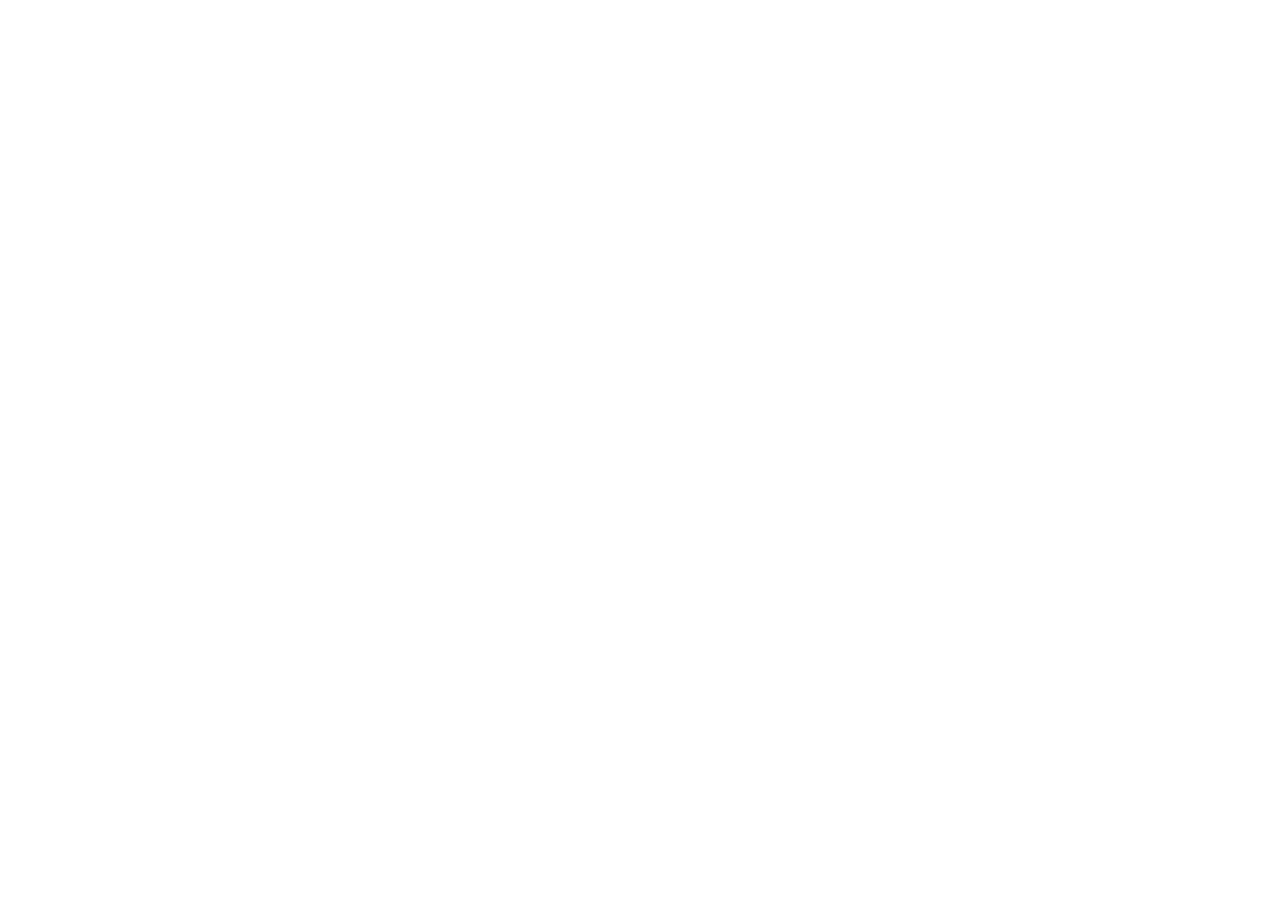
==== src/index.html @ fbbaba43 "Initial commit" ====
<!DOCTYPE html>
<html lang="en">
<head>
  <meta charset="UTF-8">
  <meta name="viewport" content="width=device-width, initial-scale=1.0">
  <title>FE 126</title>
  <link rel="shortcut icon" href="../favicon.ico" type="image/x-icon">
  <link rel="stylesheet" href="./scss/main.scss">
</head>
<body>
  <script type="module" src="./js/app.js"></script>
</body>
</html>
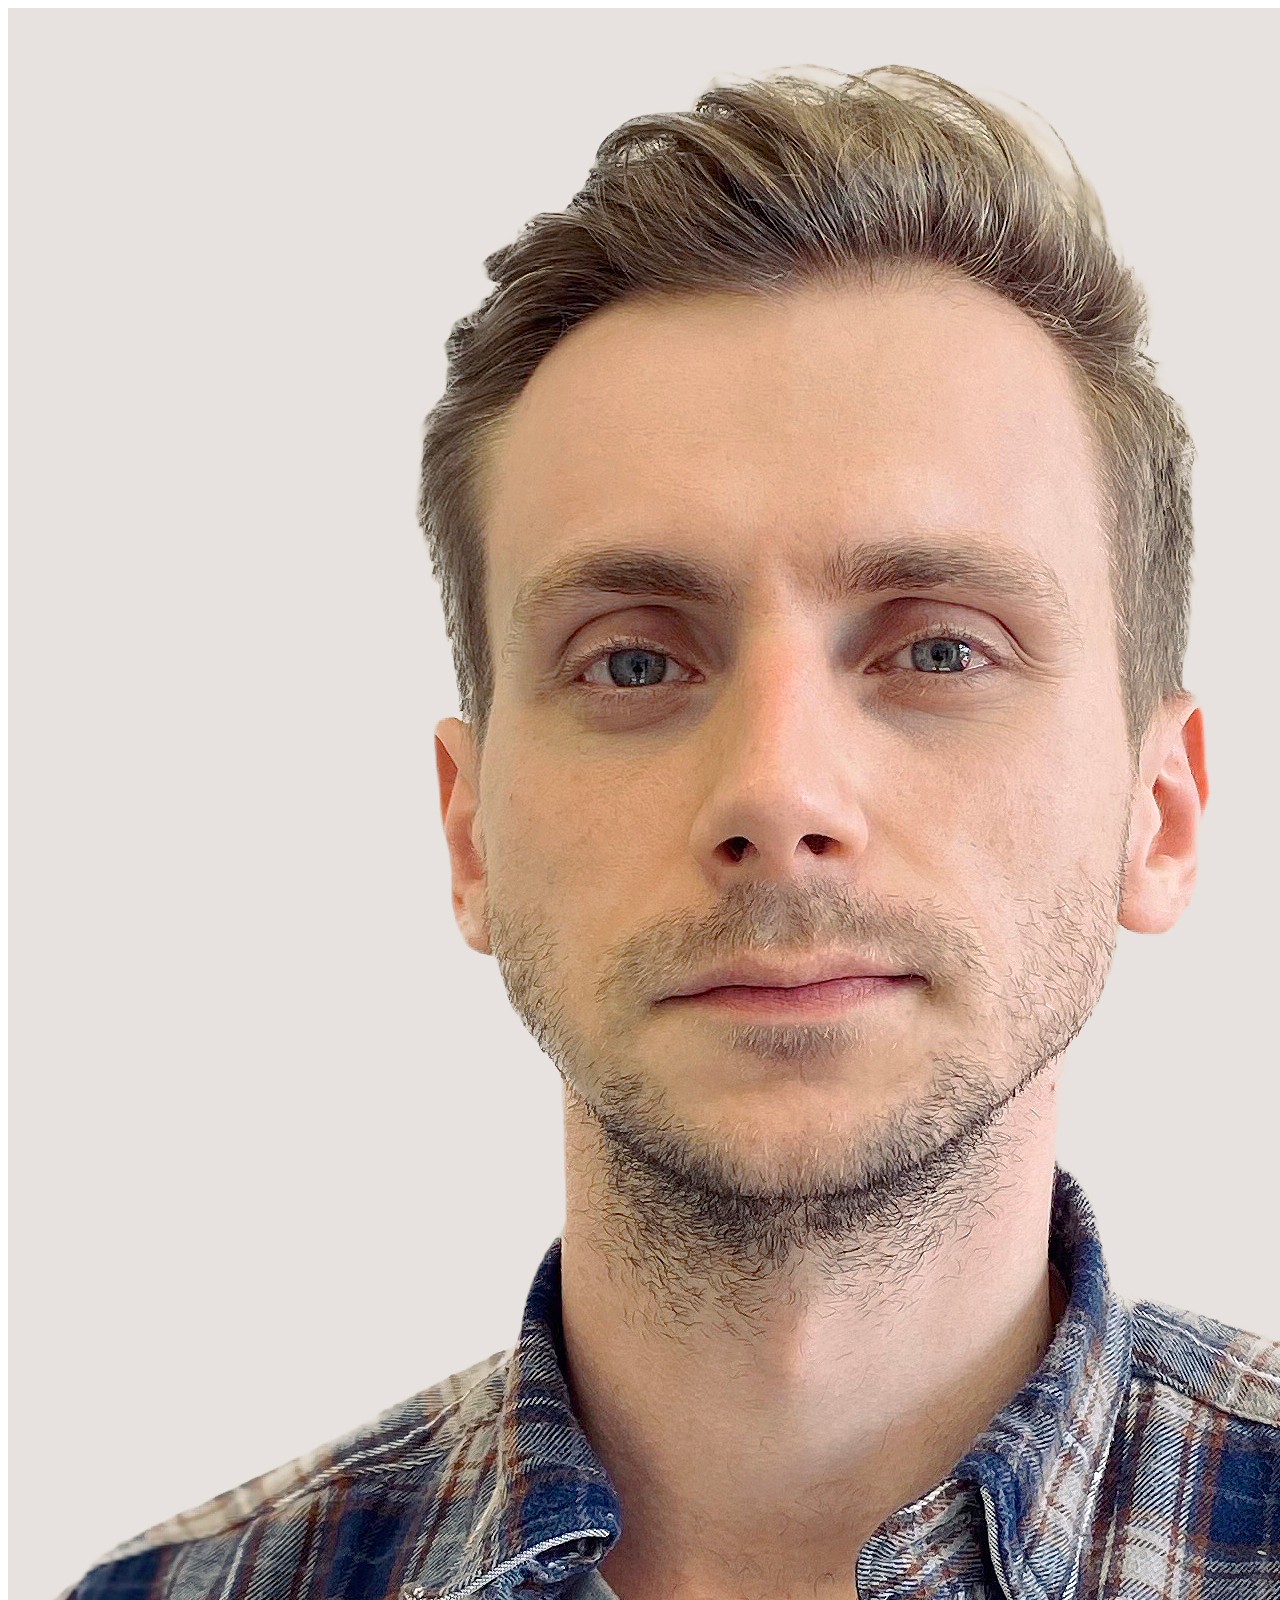
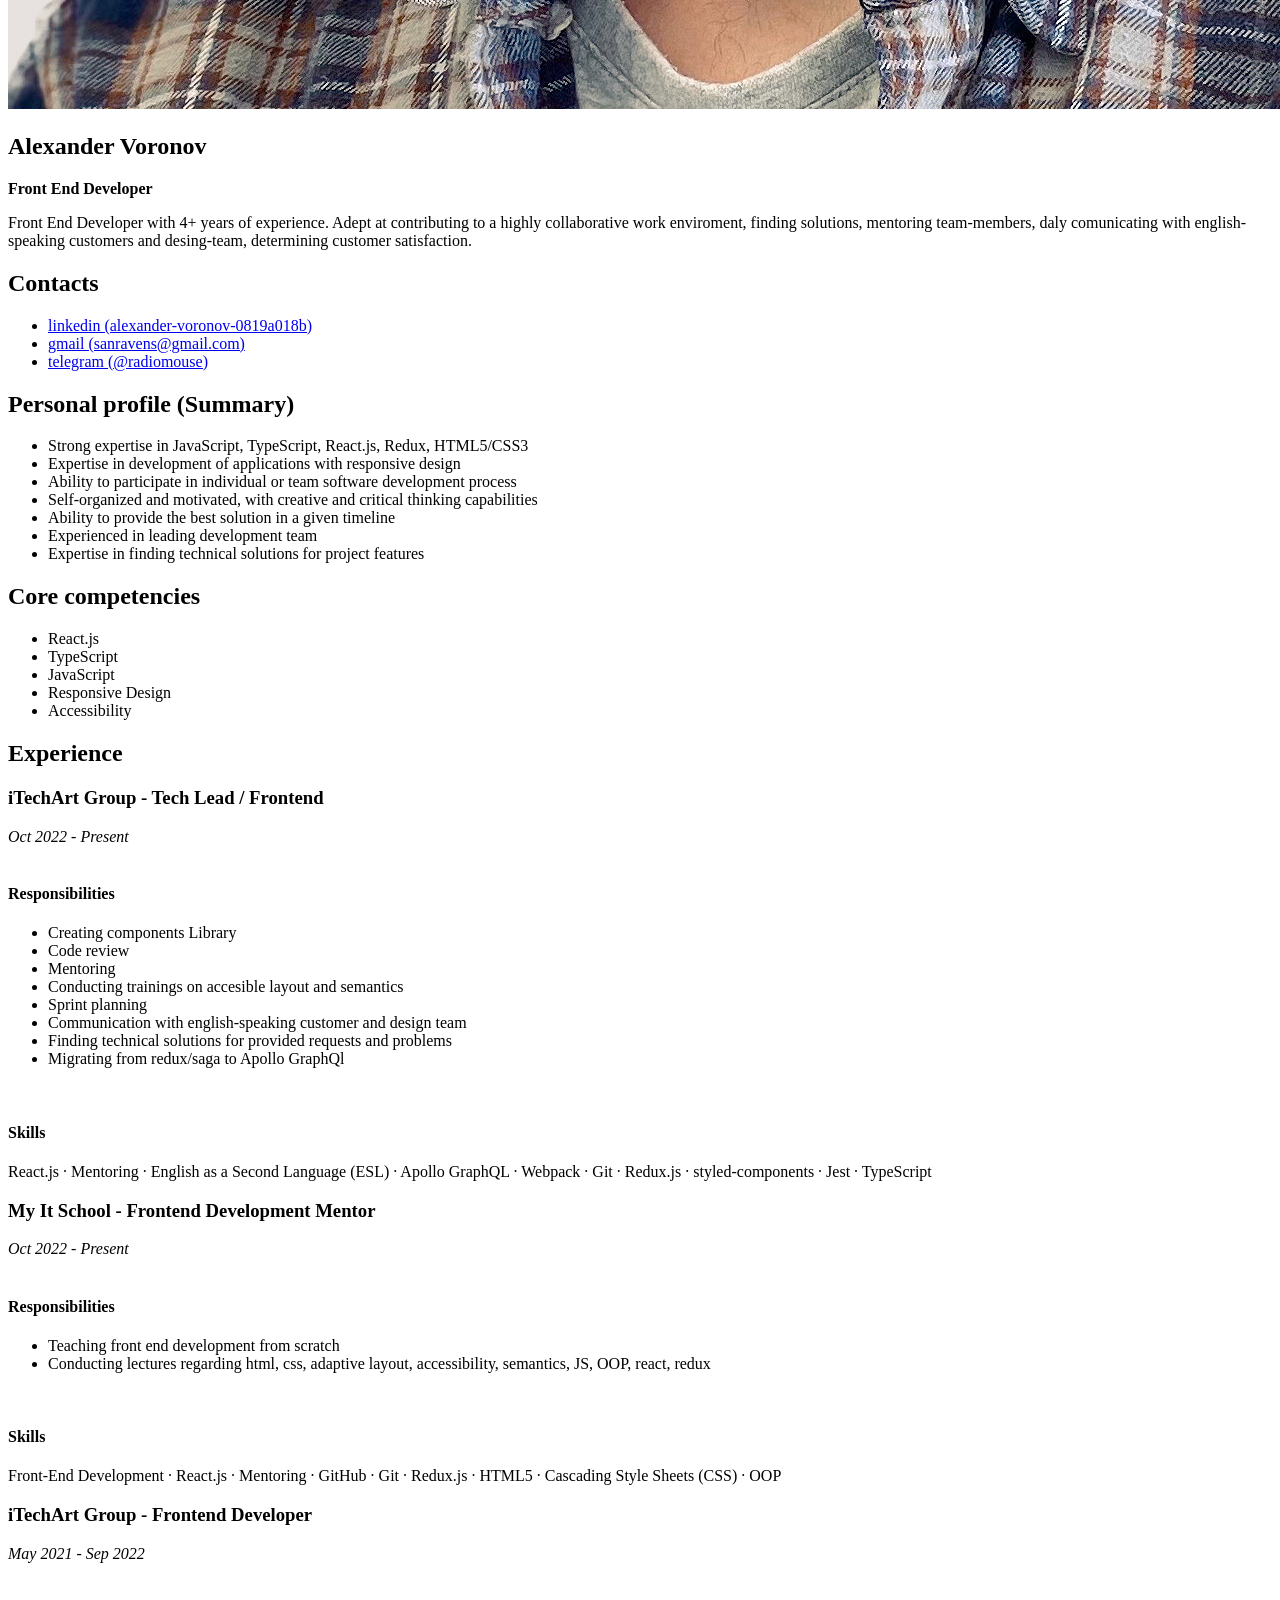
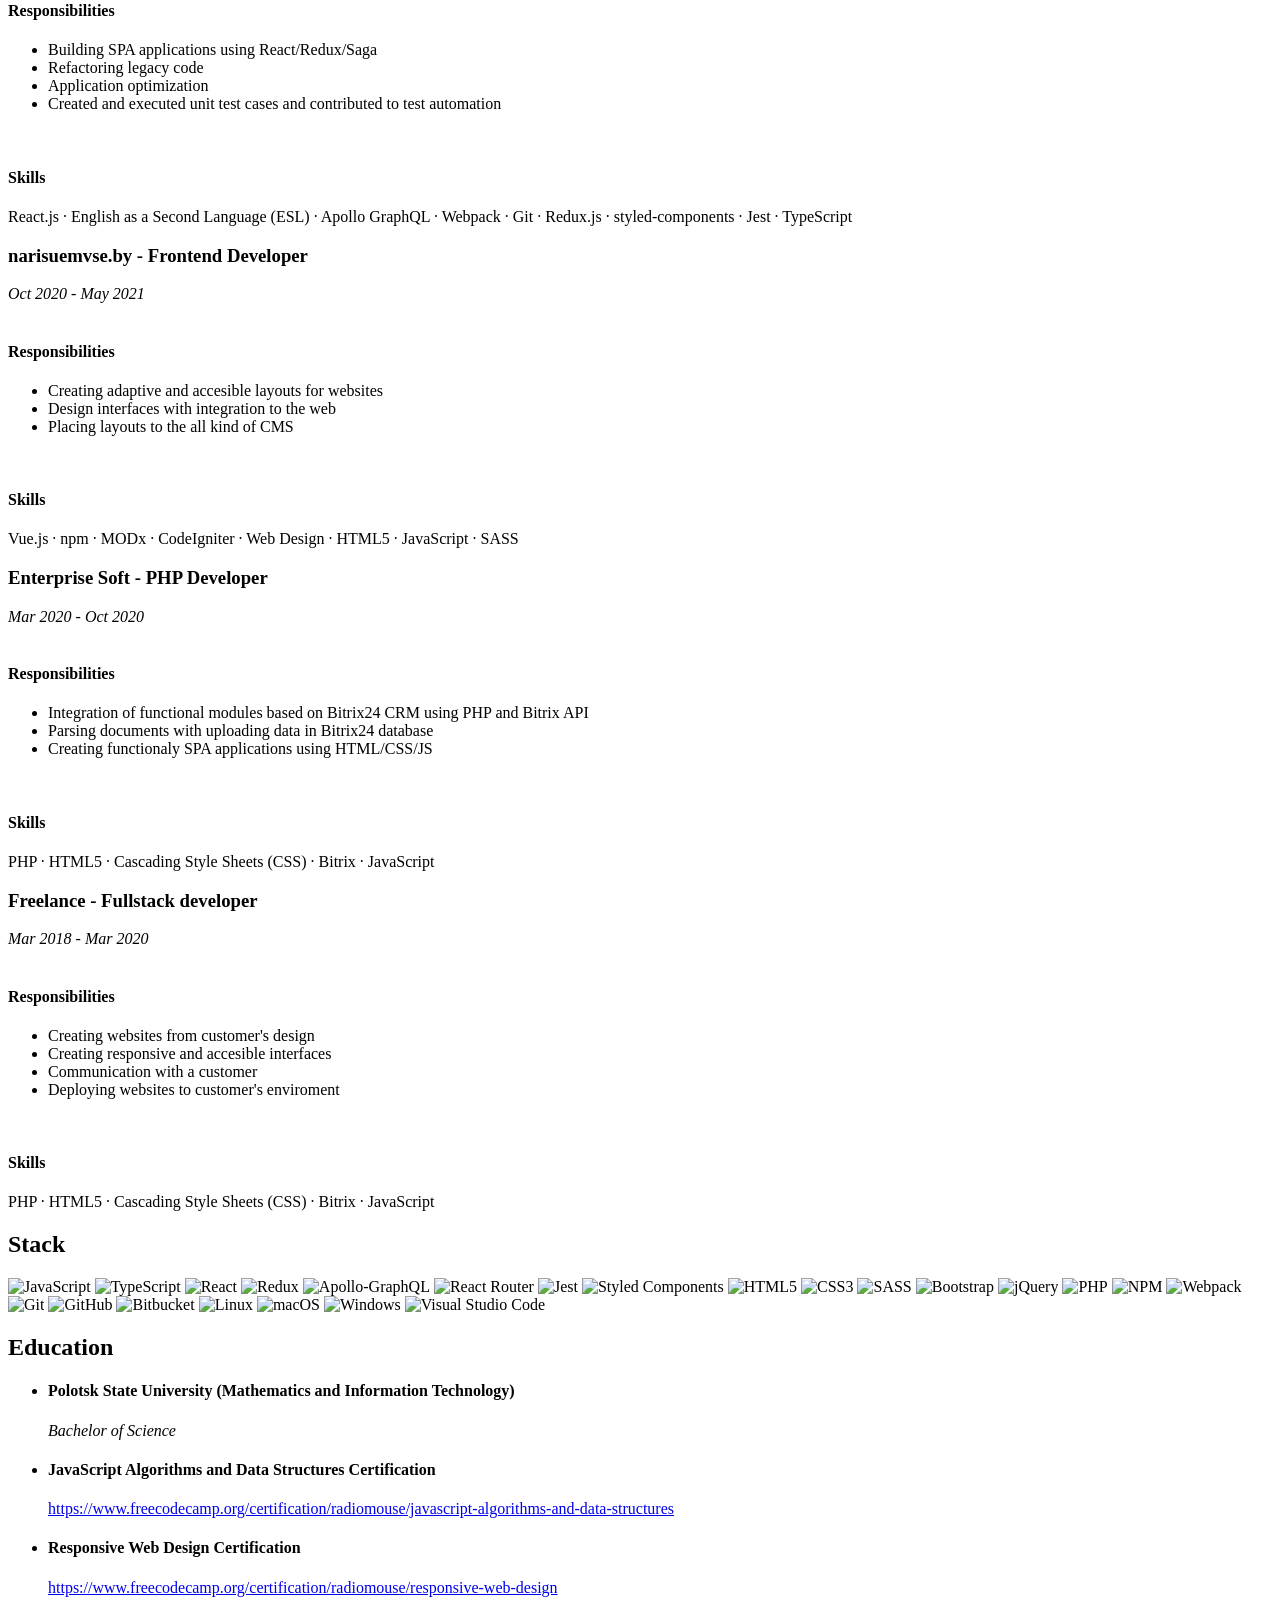
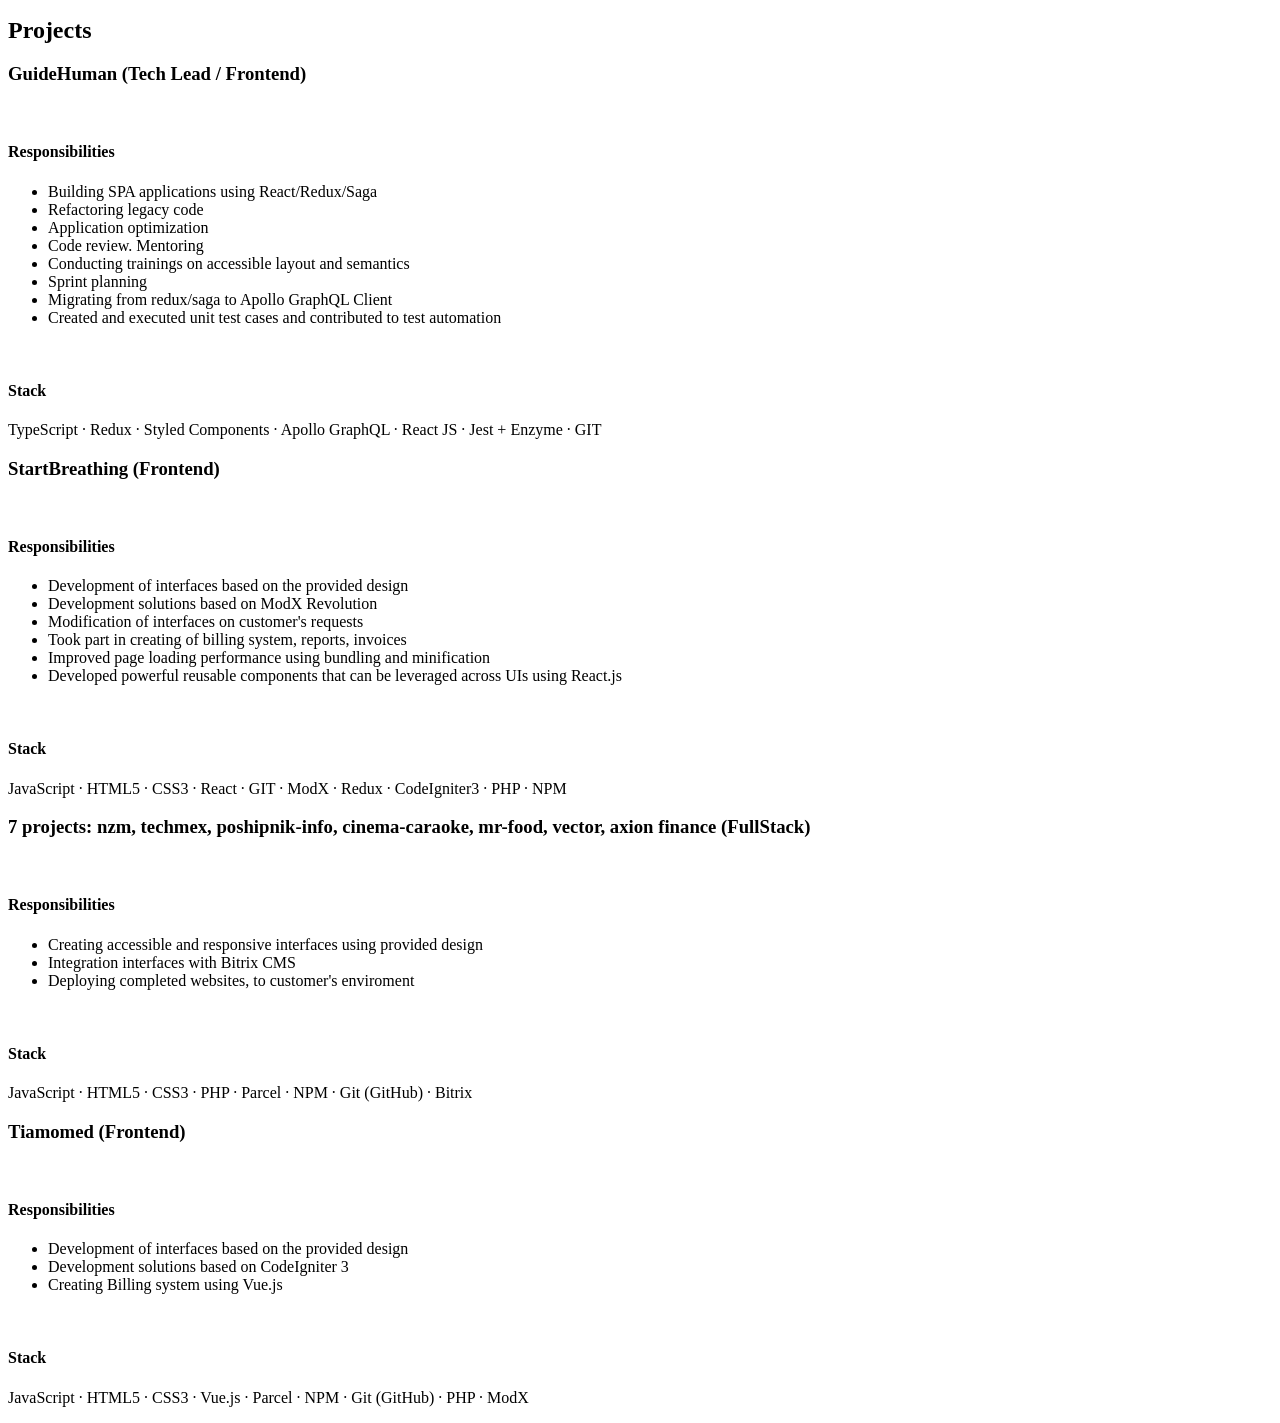
==== commit 191f6598: "feat: html" ====
--- a/src/index.html
+++ b/src/index.html
@@ -3,11 +3,265 @@
 <head>
   <meta charset="UTF-8">
   <meta name="viewport" content="width=device-width, initial-scale=1.0">
-  <title>FE 126</title>
+  <title>Alexander Voronov - Front-end developer</title>
+  <link rel="preconnect" href="https://fonts.googleapis.com">
+  <link rel="preconnect" href="https://fonts.gstatic.com" crossorigin>
+  <link href="https://fonts.googleapis.com/css2?family=Open+Sans:wght@300;400;600&family=Source+Serif+Pro:wght@400;600&display=swap" rel="stylesheet">
   <link rel="shortcut icon" href="../favicon.ico" type="image/x-icon">
   <link rel="stylesheet" href="./scss/main.scss">
 </head>
 <body>
-  <script type="module" src="./js/app.js"></script>
+  <main class="main">
+    <section class="section first">
+      <img src="./assets/avatar.jpeg" alt="avatar" class="avatar">
+      <div class="text-block">
+        <h1 class="title">
+          Alexander Voronov
+        </h1>
+        <b class="subtitle">
+          Front End Developer
+        </b>
+        <p class="brief">
+          Front End Developer with 4+ years of experience. Adept at contributing to a highly collaborative work enviroment, finding solutions, mentoring team-members, daly comunicating with english-speaking customers and desing-team, determining customer satisfaction.
+        </p>
+      </div>
+    </section>
+    <section class="section">
+      <h2 class="section-title">Contacts</h2>
+      <ul class="contacts-list">
+        <li class="contacts-list__item">
+          <a target="_blank" href="https://www.linkedin.com/in/alexander-voronov-0819a018b/" class="contacts-list__link">linkedin (alexander-voronov-0819a018b)</a>
+        </li>
+        <li class="contacts-list__item">
+          <a href="mailto:sanravens@gmail.com" class="contacts-list__link">gmail (sanravens@gmail.com)</a>
+        </li>
+        <li class="contacts-list__item">
+          <a href="https://t.me/radiomouse" class="contacts-list__link">telegram (@radiomouse)</a>
+        </li>
+      </ul>
+    </section>
+    <section class="section">
+      <h2 class="section-title">Personal profile (Summary)</h2>
+      <ul class="profile-list">
+        <li class="profile-list__item">Strong expertise in JavaScript, TypeScript, React.js, Redux, HTML5/CSS3</li>
+        <li class="profile-list__item">Expertise in development of applications with responsive design</li>
+        <li class="profile-list__item">Ability to participate in individual or team software development process</li>
+        <li class="profile-list__item">Self-organized and motivated, with creative and critical thinking capabilities</li>
+        <li class="profile-list__item">Ability to provide the best solution in a given timeline</li>
+        <li class="profile-list__item">Experienced in leading development team</li>
+        <li class="profile-list__item">Expertise in finding technical solutions for project features</li>
+      </ul>
+    </section>
+    <section class="section">
+      <h2 class="section-title">Core competencies</h2>
+      <ul class="core-list">
+        <li class="core-list__item">React.js</li>
+        <li class="core-list__item">TypeScript</li>
+        <li class="core-list__item">JavaScript</li>
+        <li class="core-list__item">Responsive Design</li>
+        <li class="core-list__item">Accessibility</li>
+      </ul>
+    </section>
+    <section class="section">
+      <h2 class="section-title">Experience</h2>
+      <div class="tech-group">
+        <h3>iTechArt Group - Tech Lead / Frontend</h3>
+        <i>Oct 2022 - Present</i>
+        <br><br>
+        <h4>Responsibilities</h4>
+        <ul>
+          <li>Creating components Library</li>
+          <li>Code review</li>
+          <li>Mentoring</li>
+          <li>Conducting trainings on accesible layout and semantics</li>
+          <li>Sprint planning</li>
+          <li>Communication with english-speaking customer and design team</li>
+          <li>Finding technical solutions for provided requests and problems</li>
+          <li>Migrating from redux/saga to Apollo GraphQl</li>
+        </ul>
+        <br>
+        <h4>Skills</h4>
+        <p>React.js · Mentoring · English as a Second Language (ESL) · Apollo GraphQL · Webpack · Git · Redux.js · styled-components · Jest · TypeScript</p>
+      </div>
+      <div class="tech-group">
+        <h3>My It School - Frontend Development Mentor</h3>
+        <i>Oct 2022 - Present</i>
+        <br><br>
+        <h4>Responsibilities</h4>
+        <ul>
+          <li>Teaching front end development from scratch</li>
+          <li>Conducting lectures regarding html, css, adaptive layout, accessibility, semantics, JS, OOP, react, redux</li>
+        </ul>
+        <br>
+        <h4>Skills</h4>
+        <p>Front-End Development · React.js · Mentoring · GitHub · Git · Redux.js · HTML5 · Cascading Style Sheets (CSS) · OOP</p>
+      </div>
+      <div class="tech-group">
+        <h3>iTechArt Group - Frontend Developer</h3>
+        <i>May 2021 - Sep 2022</i>
+        <br><br>
+        <h4>Responsibilities</h4>
+        <ul>
+          <li>Building SPA applications using React/Redux/Saga</li>
+          <li>Refactoring legacy code</li>
+          <li>Application optimization</li>
+          <li>Created and executed unit test cases and contributed to test automation</li>
+        </ul>
+        <br>
+        <h4>Skills</h4>
+        <p>React.js · English as a Second Language (ESL) · Apollo GraphQL · Webpack · Git · Redux.js · styled-components · Jest · TypeScript</p>
+      </div>
+      <div class="tech-group">
+        <h3>narisuemvse.by - Frontend Developer</h3>
+        <i>Oct 2020 - May 2021</i>
+        <br><br>
+        <h4>Responsibilities</h4>
+        <ul>
+          <li>Creating adaptive and accesible layouts for websites</li>
+          <li>Design interfaces with integration to the web</li>
+          <li>Placing layouts to the all kind of CMS</li>
+        </ul>
+        <br>
+        <h4>Skills</h4>
+        <p>Vue.js · npm · MODx · CodeIgniter · Web Design · HTML5 · JavaScript · SASS</p>
+      </div>
+      <div class="tech-group">
+        <h3>Enterprise Soft - PHP Developer</h3>
+        <i>Mar 2020 - Oct 2020</i>
+        <br><br>
+        <h4>Responsibilities</h4>
+        <ul>
+          <li>Integration of functional modules based on Bitrix24 CRM using PHP and Bitrix API</li>
+          <li>Parsing documents with uploading data in Bitrix24 database</li>
+          <li>Creating functionaly SPA applications using HTML/CSS/JS</li>
+        </ul>
+        <br>
+        <h4>Skills</h4>
+        <p>PHP · HTML5 · Cascading Style Sheets (CSS) · Bitrix · JavaScript</p>
+      </div>
+      <div class="tech-group">
+        <h3>Freelance - Fullstack developer</h3>
+        <i>Mar 2018 - Mar 2020</i>
+        <br><br>
+        <h4>Responsibilities</h4>
+        <ul>
+          <li>Creating websites from customer's design</li>
+          <li>Creating responsive and accesible interfaces</li>
+          <li>Communication with a customer</li>
+          <li>Deploying websites to customer's enviroment</li>
+        </ul>
+        <br>
+        <h4>Skills</h4>
+        <p>PHP · HTML5 · Cascading Style Sheets (CSS) · Bitrix · JavaScript</p>
+      </div>
+    </section>
+    <section class="section">
+      <h2 class="section-title">Stack</h2>
+      <div class="badges">
+        <img src="https://camo.githubusercontent.com/aeddc848275a1ffce386dc81c04541654ca07b2c43bbb8ad251085c962672aea/[base64]" alt="JavaScript">
+        <img src="https://camo.githubusercontent.com/ee71fcc1aa3d059265517741dffc4161922fd744377e7a5f07c43381d0aa9aac/[base64]" alt="TypeScript">
+        <img src="https://camo.githubusercontent.com/ab4c3c731a174a63df861f7b118d6c8a6c52040a021a552628db877bd518fe84/68747470733a2f2f696d672e736869656c64732e696f2f62616467652f72656163742d2532333230323332612e7376673f7374796c653d666f722d7468652d6261646765266c6f676f3d7265616374266c6f676f436f6c6f723d253233363144414642" alt="React">
+        <img src="https://camo.githubusercontent.com/9a7c7ebbabb2096c0ad0cac6f64bc9fe93f4954a3ae3f51d6f3e076ba462aab1/68747470733a2f2f696d672e736869656c64732e696f2f62616467652f72656475782d2532333539336438382e7376673f7374796c653d666f722d7468652d6261646765266c6f676f3d7265647578266c6f676f436f6c6f723d7768697465" alt="Redux">
+        <img src="https://camo.githubusercontent.com/d9952651b677177c9ec05802b314d09d9f34364fcdad7b939c2c999c745d31dc/68747470733a2f2f696d672e736869656c64732e696f2f62616467652f2d41706f6c6c6f4772617068514c2d3331314338373f7374796c653d666f722d7468652d6261646765266c6f676f3d61706f6c6c6f2d6772617068716c" alt="Apollo-GraphQL">
+        <img src="https://camo.githubusercontent.com/4f9d20f3a284d2f6634282f61f82a62e99ee9906537dc9859decfdc9efbb51ec/[base64]" alt="React Router">
+        <img src="https://camo.githubusercontent.com/38eb294a1bdc730fae415015ecac4d6c009e39d2a9c8f8631f1d16bf3f918189/68747470733a2f2f696d672e736869656c64732e696f2f62616467652f2d6a6573742d2532334332313332353f7374796c653d666f722d7468652d6261646765266c6f676f3d6a657374266c6f676f436f6c6f723d7768697465" alt="Jest">
+        <img src="https://camo.githubusercontent.com/41326de293d3848e2ab0f29bf1680427128757fe6b586ceddf1097cb4eeb5ff7/[base64]" alt="Styled Components">
+        <img src="https://camo.githubusercontent.com/49fbb99f92674cc6825349b154b65aaf4064aec465d61e8e1f9fb99da3d922a1/68747470733a2f2f696d672e736869656c64732e696f2f62616467652f68746d6c352d2532334533344632362e7376673f7374796c653d666f722d7468652d6261646765266c6f676f3d68746d6c35266c6f676f436f6c6f723d7768697465" alt="HTML5">
+        <img src="https://camo.githubusercontent.com/e6b67b27998fca3bccf4c0ee479fc8f9de09d91f389cccfbe6cb1e29c10cfbd7/68747470733a2f2f696d672e736869656c64732e696f2f62616467652f637373332d2532333135373242362e7376673f7374796c653d666f722d7468652d6261646765266c6f676f3d63737333266c6f676f436f6c6f723d7768697465" alt="CSS3">
+        <img src="https://camo.githubusercontent.com/aa2d67d682b7d59cb0955695b192fc1390c9da34e90aa0c63079c411d01a9c66/68747470733a2f2f696d672e736869656c64732e696f2f62616467652f534153532d686f7470696e6b2e7376673f7374796c653d666f722d7468652d6261646765266c6f676f3d53415353266c6f676f436f6c6f723d7768697465" alt="SASS">
+        <img src="https://camo.githubusercontent.com/b768ae6e4f89b74512e6de02a8367fd71465bc3d88ef1cf2f1622e2017c32bea/[base64]" alt="Bootstrap">
+        <img src="https://camo.githubusercontent.com/d03eebeb5b432e60d3ed07e832e828f95e85f593c82b35f48bb24aa362f962a3/68747470733a2f2f696d672e736869656c64732e696f2f62616467652f6a71756572792d2532333037363941442e7376673f7374796c653d666f722d7468652d6261646765266c6f676f3d6a7175657279266c6f676f436f6c6f723d7768697465" alt="jQuery">
+        <img src="https://camo.githubusercontent.com/b7e290d2aeff9829bba45e897265ceebd34b25f6f7efba4b08e1b23cfe0815e7/68747470733a2f2f696d672e736869656c64732e696f2f62616467652f7068702d2532333737374242342e7376673f7374796c653d666f722d7468652d6261646765266c6f676f3d706870266c6f676f436f6c6f723d7768697465" alt="PHP">
+        <img src="https://camo.githubusercontent.com/e1d814ec600df8dc2af0c6a144e7b8578e6803f9ec855f5a829f140409db7788/68747470733a2f2f696d672e736869656c64732e696f2f62616467652f4e504d2d2532334342333833372e7376673f7374796c653d666f722d7468652d6261646765266c6f676f3d6e706d266c6f676f436f6c6f723d7768697465" alt="NPM">
+        <img src="https://camo.githubusercontent.com/cfb221c05f485331b66bcf123878fc7de981faffc16fe430ff53bb1ad4f41aad/68747470733a2f2f696d672e736869656c64732e696f2f62616467652f7765627061636b2d2532333844443646392e7376673f7374796c653d666f722d7468652d6261646765266c6f676f3d7765627061636b266c6f676f436f6c6f723d626c61636b" alt="Webpack">
+        <img src="https://camo.githubusercontent.com/ec0d32e85caf4723d5182a75338c89f85a2c3679aed0c46c9ee9fd1c8dc2a316/68747470733a2f2f696d672e736869656c64732e696f2f62616467652f6769742d2532334630353033332e7376673f7374796c653d666f722d7468652d6261646765266c6f676f3d676974266c6f676f436f6c6f723d7768697465" alt="Git">
+        <img src="https://camo.githubusercontent.com/f6d50128cb007f85916b7a899da5d94f654dce35a37331c8d28573aef46f4274/68747470733a2f2f696d672e736869656c64732e696f2f62616467652f6769746875622d2532333132313031312e7376673f7374796c653d666f722d7468652d6261646765266c6f676f3d676974687562266c6f676f436f6c6f723d7768697465" alt="GitHub">
+        <img src="https://camo.githubusercontent.com/1f29e28e02cf4f0d6be0aeaa25fdf5971271ecfa668a0d6f10e2d2aad51197c2/[base64]" alt="Bitbucket">
+        <img src="https://camo.githubusercontent.com/878e15b4f7576e844856dc60d855ba0587d3d2bc56211fbe69734ebccb13b068/68747470733a2f2f696d672e736869656c64732e696f2f62616467652f4c696e75782d4643433632343f7374796c653d666f722d7468652d6261646765266c6f676f3d6c696e7578266c6f676f436f6c6f723d626c61636b" alt="Linux">
+        <img src="https://camo.githubusercontent.com/3807c61c1dc9a204b96e6aa77bb39c731d79496e68e353d8e51c2527697e6b0b/68747470733a2f2f696d672e736869656c64732e696f2f62616467652f6d61632532306f732d3030303030303f7374796c653d666f722d7468652d6261646765266c6f676f3d6d61636f73266c6f676f436f6c6f723d463046304630" alt="macOS">
+        <img src="https://camo.githubusercontent.com/41281b9a32f13ac5b9d41ed9bae12c0de662f948f9bf59fd19df354fe49af146/68747470733a2f2f696d672e736869656c64732e696f2f62616467652f57696e646f77732d3030373844363f7374796c653d666f722d7468652d6261646765266c6f676f3d77696e646f7773266c6f676f436f6c6f723d7768697465" alt="Windows">
+        <img src="https://camo.githubusercontent.com/a0484e6383e852e622da1e934b7724921ab9b69d69246d90f899424b01f6deb1/[base64]" alt="Visual Studio Code"></div>
+    </section>
+    <section class="section">
+      <h2 class="section-title">Education</h2>
+      <ul class="profile-list">
+        <li class="profile-list__item">
+          <h4>Polotsk State University (Mathematics and Information Technology)</h4>
+          <i>Bachelor of Science</i>
+        </li>
+        <li class="profile-list__item">
+          <h4>JavaScript Algorithms and Data Structures Certification</h4>
+          <a href="https://www.freecodecamp.org/certification/radiomouse/javascript-algorithms-and-data-structures">https://www.freecodecamp.org/certification/radiomouse/javascript-algorithms-and-data-structures</a>
+        </li>
+        <li class="profile-list__item">
+          <h4>Responsive Web Design Certification</h4>
+          <a href="https://www.freecodecamp.org/certification/radiomouse/responsive-web-design">https://www.freecodecamp.org/certification/radiomouse/responsive-web-design</a>
+        </li>
+      </ul>
+    </section>
+    <section class="section">
+      <h2 class="section-title">Projects</h2>
+      <div class="tech-group">
+        <h3>GuideHuman (Tech Lead / Frontend)</h3>
+        <br>
+        <h4>Responsibilities</h4>
+        <ul>
+          <li>Building SPA applications using React/Redux/Saga</li>
+          <li>Refactoring legacy code</li>
+          <li>Application optimization</li>
+          <li>Code review. Mentoring</li>
+          <li>Conducting trainings on accessible layout and semantics</li>
+          <li>Sprint planning</li>
+          <li>Migrating from redux/saga to Apollo GraphQL Client</li>
+          <li>Created and executed unit test cases and contributed to test automation</li>
+        </ul>
+        <br>
+        <h4>Stack</h4>
+        <p>TypeScript · Redux · Styled Components · Apollo GraphQL · React JS · Jest + Enzyme · GIT</p>
+      </div>
+      <div class="tech-group">
+        <h3>StartBreathing (Frontend)</h3>
+        <br>
+        <h4>Responsibilities</h4>
+        <ul>
+          <li>Development of interfaces based on the provided design</li>
+          <li>Development solutions based on ModX Revolution</li>
+          <li>Modification of interfaces on customer's requests</li>
+          <li>Took part in creating of billing system, reports, invoices</li>
+          <li>Improved page loading performance using bundling and minification</li>
+          <li>Developed powerful reusable components that can be leveraged across UIs using React.js</li>
+        </ul>
+        <br>
+        <h4>Stack</h4>
+        <p>JavaScript · HTML5 · CSS3 · React · GIT · ModX · Redux · CodeIgniter3 · PHP · NPM</p>
+      </div>
+      <div class="tech-group">
+        <h3>7 projects: nzm, techmex, poshipnik-info, cinema-caraoke, mr-food, vector, axion finance (FullStack)</h3>
+        <br>
+        <h4>Responsibilities</h4>
+        <ul>
+          <li>Creating accessible and responsive interfaces using provided design</li>
+          <li>Integration interfaces with Bitrix CMS</li>
+          <li>Deploying completed websites, to customer's enviroment</li>
+        </ul>
+        <br>
+        <h4>Stack</h4>
+        <p>JavaScript · HTML5 · CSS3 · PHP · Parcel · NPM · Git (GitHub) · Bitrix</p>
+      </div>
+      <div class="tech-group">
+        <h3>Tiamomed (Frontend)</h3>
+        <br>
+        <h4>Responsibilities</h4>
+        <ul>
+          <li>Development of interfaces based on the provided design</li>
+          <li>Development solutions based on CodeIgniter 3</li>
+          <li>Creating Billing system using Vue.js</li>
+        </ul>
+        <br>
+        <h4>Stack</h4>
+        <p>JavaScript · HTML5 · CSS3 · Vue.js · Parcel · NPM · Git (GitHub) · PHP · ModX</p>
+      </div>
+    </section>
+  </main>
 </body>
 </html>
